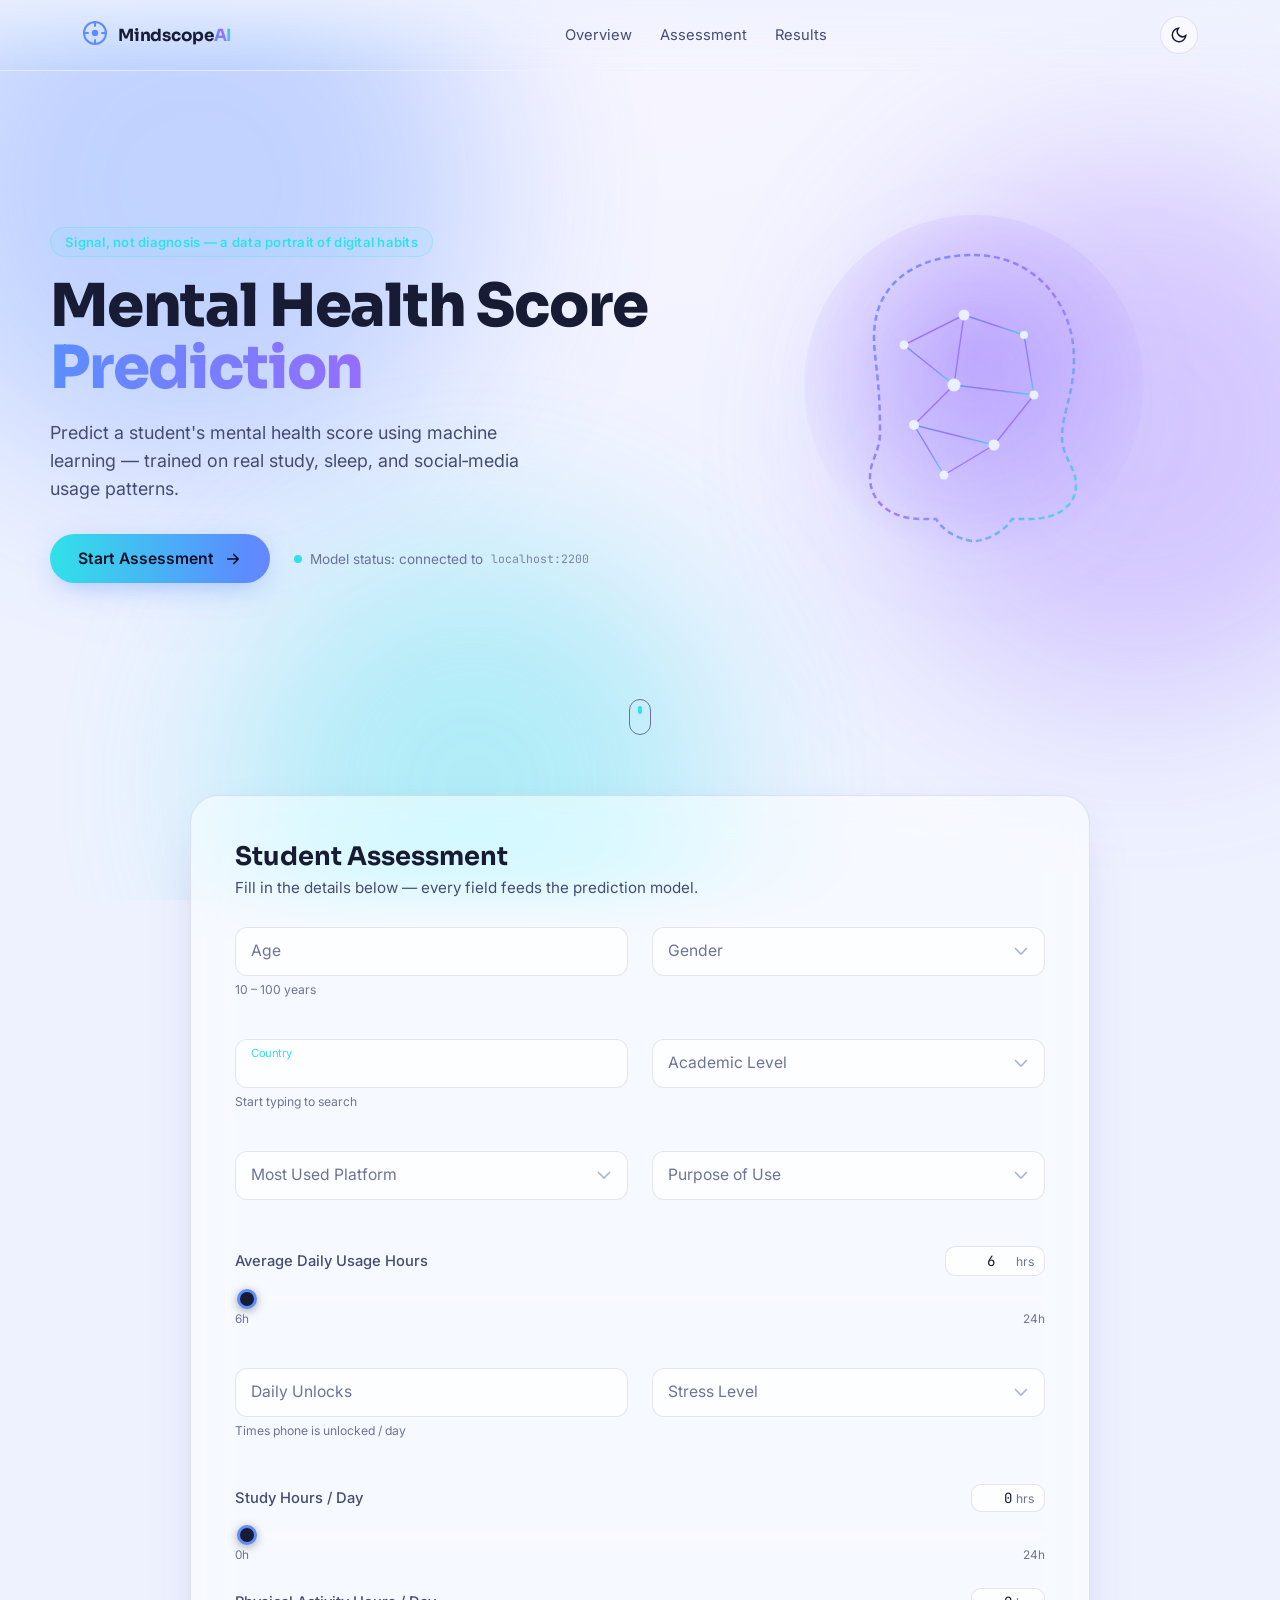
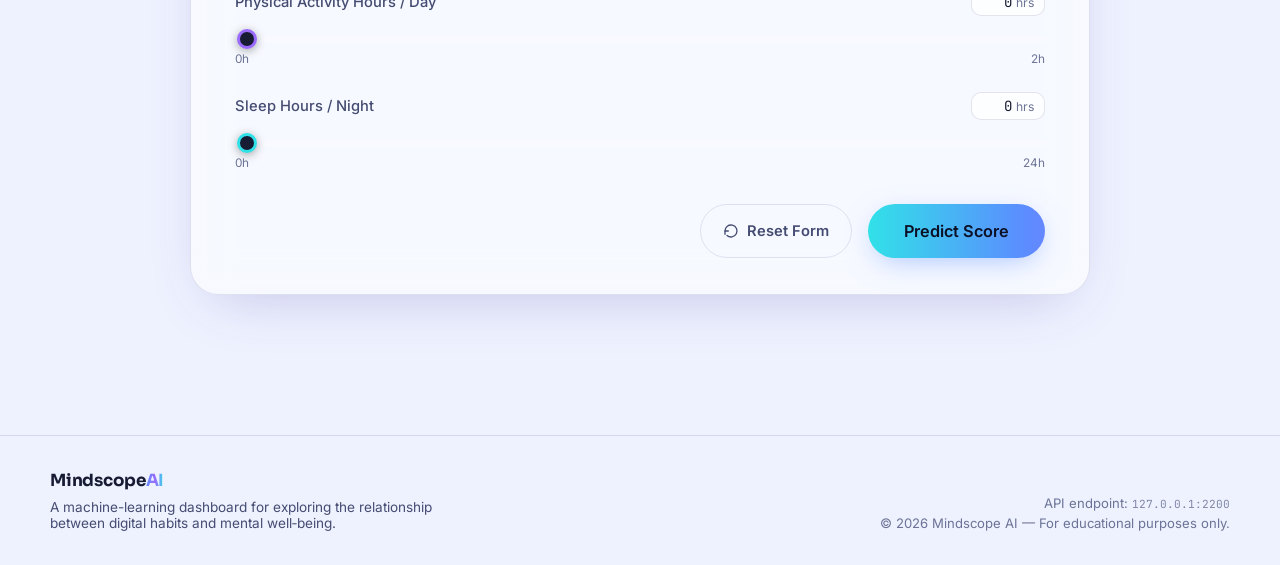
==== frontend/index.html @ e8665f9c "feat: isolate static web assets into frontend directory for Cloudflare Pages" ====
<!DOCTYPE html>
<html lang="en">
<head>
<meta charset="UTF-8" />
<meta name="viewport" content="width=device-width, initial-scale=1.0" />
<title>Mental Health Score Prediction | AI Dashboard</title>

<!-- Google Fonts: Sora for display, Inter for body/data -->
<link rel="preconnect" href="https://fonts.googleapis.com" />
<link rel="preconnect" href="https://fonts.gstatic.com" crossorigin />
<link href="https://fonts.googleapis.com/css2?family=Sora:wght@400;600;700;800&family=Inter:wght@400;500;600;700&family=JetBrains+Mono:wght@500&display=swap" rel="stylesheet" />

<link rel="stylesheet" href="style.css" />
</head>
<body class="light-theme">

  <!-- ============ ANIMATED BACKGROUND ============ -->
  <div class="bg-aurora" aria-hidden="true">
    <div class="aurora-blob blob-blue"></div>
    <div class="aurora-blob blob-purple"></div>
    <div class="aurora-blob blob-cyan"></div>
  </div>

  <!-- ============ NAVBAR ============ -->
  <header class="navbar">
    <div class="navbar-inner">
      <div class="brand">
        <span class="brand-mark" aria-hidden="true">
          <svg width="26" height="26" viewBox="0 0 26 26" fill="none">
            <circle cx="13" cy="13" r="11" stroke="url(#navGrad)" stroke-width="2"/>
            <circle cx="13" cy="13" r="3.2" fill="url(#navGrad)"/>
            <path d="M13 2v4M13 20v4M2 13h4M20 13h4" stroke="url(#navGrad)" stroke-width="2" stroke-linecap="round"/>
            <defs>
              <linearGradient id="navGrad" x1="0" y1="0" x2="26" y2="26">
                <stop offset="0%" stop-color="#5B8DFF"/>
                <stop offset="55%" stop-color="#9B6BFF"/>
                <stop offset="100%" stop-color="#31E1E8"/>
              </linearGradient>
            </defs>
          </svg>
        </span>
        <span class="brand-name">Mindscope<span class="brand-name-accent">AI</span></span>
      </div>

      <nav class="navbar-links" id="navbarLinks">
        <a href="#hero">Overview</a>
        <a href="#predict-card">Assessment</a>
        <a href="#result-section">Results</a>
      </nav>

      <div class="navbar-actions">
        <button class="theme-toggle" id="themeToggle" aria-label="Toggle dark mode" title="Toggle theme">
          <svg class="icon-sun" width="18" height="18" viewBox="0 0 24 24" fill="none" stroke="currentColor" stroke-width="2">
            <circle cx="12" cy="12" r="4.5"/>
            <path d="M12 2v2.5M12 19.5V22M4.2 4.2l1.8 1.8M18 18l1.8 1.8M2 12h2.5M19.5 12H22M4.2 19.8l1.8-1.8M18 6l1.8-1.8" stroke-linecap="round"/>
          </svg>
          <svg class="icon-moon" width="18" height="18" viewBox="0 0 24 24" fill="none" stroke="currentColor" stroke-width="2">
            <path d="M21 12.8A9 9 0 1 1 11.2 3a7 7 0 0 0 9.8 9.8Z"/>
          </svg>
        </button>
        <button class="navbar-burger" id="navBurger" aria-label="Open menu">
          <span></span><span></span><span></span>
        </button>
      </div>
    </div>
  </header>

  <main>
    <!-- ============ HERO ============ -->
    <section class="hero" id="hero">
      <div class="hero-inner">
        <div class="hero-copy fade-in-up">
          <p class="eyebrow">Signal, not diagnosis — a data portrait of digital habits</p>
          <h1 class="hero-title">
            Mental Health Score <span class="grad-text">Prediction</span>
          </h1>
          <p class="hero-subtitle">
            Predict a student's mental health score using machine learning — trained on real study, sleep,
            and social‑media usage patterns.
          </p>
          <div class="hero-cta-row">
            <a href="#predict-card" class="btn-primary btn-glow">
              Start Assessment
              <svg width="18" height="18" viewBox="0 0 24 24" fill="none" stroke="currentColor" stroke-width="2.2"><path d="M5 12h14M13 6l6 6-6 6" stroke-linecap="round" stroke-linejoin="round"/></svg>
            </a>
            <span class="hero-meta">
              <span class="pulse-dot"></span> Model status: connected to <code>localhost:2200</code>
            </span>
          </div>
        </div>

        <div class="hero-art fade-in-up" style="animation-delay:.15s">
          <!-- AI / neural-brain illustration, pure SVG -->
          <svg viewBox="0 0 420 420" width="100%" height="100%" role="img" aria-label="Illustration of a neural network overlaying a human head silhouette">
            <defs>
              <linearGradient id="brainGrad" x1="0" y1="0" x2="1" y2="1">
                <stop offset="0%" stop-color="#5B8DFF"/>
                <stop offset="50%" stop-color="#9B6BFF"/>
                <stop offset="100%" stop-color="#31E1E8"/>
              </linearGradient>
              <radialGradient id="haloGrad" cx="50%" cy="42%" r="60%">
                <stop offset="0%" stop-color="#9B6BFF" stop-opacity="0.35"/>
                <stop offset="100%" stop-color="#9B6BFF" stop-opacity="0"/>
              </radialGradient>
            </defs>

            <circle cx="210" cy="190" r="170" fill="url(#haloGrad)"/>

            <!-- head silhouette -->
            <path class="brain-path" d="M210 60c58 0 100 46 100 104 0 34-12 55-12 78 0 20 14 30 14 48
                     0 22-20 34-46 34h-18c-10 16-30 22-38 22s-28-6-38-22h-14
                     c-30 0-52-16-52-42 0-16 10-26 10-44 0-58 -6-72-6-96 0-54 42-82 100-82z"
                  fill="none" stroke="url(#brainGrad)" stroke-width="2.5" opacity="0.85"/>

            <!-- neural network nodes/edges -->
            <g id="neuralNet" stroke="url(#brainGrad)" stroke-width="1.4" opacity="0.9">
              <line x1="140" y1="150" x2="200" y2="120"/>
              <line x1="140" y1="150" x2="190" y2="190"/>
              <line x1="200" y1="120" x2="260" y2="140"/>
              <line x1="200" y1="120" x2="190" y2="190"/>
              <line x1="260" y1="140" x2="270" y2="200"/>
              <line x1="190" y1="190" x2="270" y2="200"/>
              <line x1="190" y1="190" x2="150" y2="230"/>
              <line x1="270" y1="200" x2="230" y2="250"/>
              <line x1="150" y1="230" x2="230" y2="250"/>
              <line x1="150" y1="230" x2="180" y2="280"/>
              <line x1="230" y1="250" x2="180" y2="280"/>
            </g>
            <g id="neuralDots" fill="#EAF0FF">
              <circle cx="140" cy="150" r="4.5"/>
              <circle cx="200" cy="120" r="5.5"/>
              <circle cx="260" cy="140" r="4"/>
              <circle cx="190" cy="190" r="6.5"/>
              <circle cx="270" cy="200" r="4.5"/>
              <circle cx="150" cy="230" r="5"/>
              <circle cx="230" cy="250" r="5.5"/>
              <circle cx="180" cy="280" r="4.5"/>
            </g>
          </svg>
        </div>
      </div>

      <div class="scroll-cue" aria-hidden="true"><span></span></div>
    </section>

    <!-- ============ ASSESSMENT / FORM ============ -->
    <section class="predict-section" id="predict-card">
      <div class="glass-card form-card fade-in-up">
        <div class="card-header">
          <h2>Student Assessment</h2>
          <p>Fill in the details below — every field feeds the prediction model.</p>
        </div>

        <form id="predictForm" novalidate>
          <div class="form-grid">

            <!-- Age -->
            <div class="field floating-field">
              <input type="number" id="age" name="age" placeholder=" " min="10" max="100" required />
              <label for="age">Age</label>
              <span class="field-hint">10 – 100 years</span>
              <span class="field-error" data-for="age"></span>
            </div>

            <!-- Gender -->
            <div class="field floating-field">
              <select id="gender" name="gender" required>
                <option value="" disabled selected hidden></option>
                <option value="Male">Male</option>
                <option value="Female">Female</option>
              </select>
              <label for="gender">Gender</label>
              <span class="field-error" data-for="gender"></span>
            </div>

            <!-- Country (searchable) -->
            <div class="field floating-field searchable" id="countryField">
              <input type="text" id="countrySearch" name="countrySearch" placeholder=" " autocomplete="off" required />
              <input type="hidden" id="country" name="country" />
              <label for="countrySearch">Country</label>
              <span class="field-hint">Start typing to search</span>
              <ul class="dropdown-list" id="countryDropdown" role="listbox"></ul>
              <span class="field-error" data-for="country"></span>
            </div>

            <!-- Academic Level -->
            <div class="field floating-field">
              <select id="academic_level" name="academic_level" required>
                <option value="" disabled selected hidden></option>
                <option value="High School">High School</option>
                <option value="Undergraduate">Undergraduate</option>
                <option value="Graduate">Graduate</option>
              </select>
              <label for="academic_level">Academic Level</label>
              <span class="field-error" data-for="academic_level"></span>
            </div>

            <!-- Most Used Platform -->
            <div class="field floating-field">
              <select id="most_used_platform" name="most_used_platform" required>
                <option value="" disabled selected hidden></option>
                <option value="Facebook">Facebook</option>
                <option value="LinkedIn">LinkedIn</option>
                <option value="Instagram">Instagram</option>
                <option value="Snapchat">Snapchat</option>
                <option value="Twitter">Twitter</option>
                <option value="YouTube">YouTube</option>
                <option value="TikTok">TikTok</option>
                <option value="LINE">LINE</option>
                <option value="KakaoTalk">KakaoTalk</option>
                <option value="VKontakte">VKontakte</option>
                <option value="WhatsApp">WhatsApp</option>
                <option value="WeChat">WeChat</option>
              </select>
              <label for="most_used_platform">Most Used Platform</label>
              <span class="field-error" data-for="most_used_platform"></span>
            </div>

            <!-- Purpose of Use -->
            <div class="field floating-field">
              <select id="purpose_of_use" name="purpose_of_use" required>
                <option value="" disabled selected hidden></option>
                <option value="Networking">Networking</option>
                <option value="Education">Education</option>
                <option value="Entertainment">Entertainment</option>
                <option value="News">News</option>
              </select>
              <label for="purpose_of_use">Purpose of Use</label>
              <span class="field-error" data-for="purpose_of_use"></span>
            </div>

            <!-- Avg Daily Usage Hours: slider + number -->
            <div class="field slider-field span-2">
              <div class="slider-label-row">
                <label for="avg_daily_usage_hours">Average Daily Usage Hours</label>
                <div class="slider-number">
                  <input type="number" id="avg_daily_usage_hours_num" min="6" max="24" step="0.1" value="6" />
                  <span class="unit">hrs</span>
                </div>
              </div>
              <input type="range" id="avg_daily_usage_hours" min="6" max="24" step="0.1" value="6" class="range-input" />
              <div class="slider-scale"><span>6h</span><span>24h</span></div>
              <span class="field-error" data-for="avg_daily_usage_hours"></span>
            </div>

            <!-- Daily Unlocks -->
            <div class="field floating-field">
              <input type="number" id="daily_unlocks" name="daily_unlocks" placeholder=" " min="0" required />
              <label for="daily_unlocks">Daily Unlocks</label>
              <span class="field-hint">Times phone is unlocked / day</span>
              <span class="field-error" data-for="daily_unlocks"></span>
            </div>

            <!-- Stress level -->
            <div class="field floating-field">
              <select id="stress_level" name="stress_level" required>
                <option value="" disabled selected hidden></option>
                <option value="Low">Low</option>
                <option value="Medium">Medium</option>
                <option value="High">High</option>
                <option value="Very High">Very High</option>
              </select>
              <label for="stress_level">Stress Level</label>
              <span class="field-error" data-for="stress_level"></span>
            </div>

            <!-- Study Hours -->
            <div class="field slider-field span-2">
              <div class="slider-label-row">
                <label for="study_hours">Study Hours / Day</label>
                <div class="slider-number"><span class="slider-readout" id="study_hours_readout">0</span><span class="unit">hrs</span></div>
              </div>
              <input type="range" id="study_hours" min="0" max="24" step="0.5" value="0" class="range-input accent-blue" />
              <div class="slider-scale"><span>0h</span><span>24h</span></div>
            </div>

            <!-- Physical Activity Hours -->
            <div class="field slider-field span-2">
              <div class="slider-label-row">
                <label for="physical_activity_hours">Physical Activity Hours / Day</label>
                <div class="slider-number"><span class="slider-readout" id="physical_activity_hours_readout">0</span><span class="unit">hrs</span></div>
              </div>
              <input type="range" id="physical_activity_hours" min="0" max="2" step="0.1" value="0" class="range-input accent-purple" />
              <div class="slider-scale"><span>0h</span><span>2h</span></div>
            </div>

            <!-- Sleep Hours -->
            <div class="field slider-field span-2">
              <div class="slider-label-row">
                <label for="sleep_hours_per_night">Sleep Hours / Night</label>
                <div class="slider-number"><span class="slider-readout" id="sleep_hours_per_night_readout">0</span><span class="unit">hrs</span></div>
              </div>
              <input type="range" id="sleep_hours_per_night" min="0" max="24" step="0.5" value="0" class="range-input accent-cyan" />
              <div class="slider-scale"><span>0h</span><span>24h</span></div>
            </div>

          </div>

          <div class="form-actions">
            <button type="button" id="resetBtn" class="btn-ghost">
              <svg width="16" height="16" viewBox="0 0 24 24" fill="none" stroke="currentColor" stroke-width="2"><path d="M3 12a9 9 0 1 1 3 6.7" stroke-linecap="round"/><path d="M3 17v-5h5" stroke-linecap="round" stroke-linejoin="round"/></svg>
              Reset Form
            </button>
            <button type="submit" id="predictBtn" class="btn-primary btn-glow btn-large">
              <span class="btn-label">Predict Score</span>
              <span class="btn-spinner" aria-hidden="true"></span>
            </button>
          </div>
        </form>
      </div>
    </section>

    <!-- ============ RESULT ============ -->
    <section class="result-section" id="result-section">
      <div class="glass-card result-card" id="resultCard" hidden>
        <div class="result-header">
          <div class="success-icon" id="successIcon">
            <svg width="34" height="34" viewBox="0 0 24 24" fill="none" stroke="currentColor" stroke-width="2.4">
              <path d="M5 13l4 4L19 7" stroke-linecap="round" stroke-linejoin="round"/>
            </svg>
          </div>
          <div>
            <h2>Prediction Complete</h2>
            <p>Here's the model's estimate for this student profile.</p>
          </div>
        </div>

        <div class="result-body">
          <div class="circular-progress-wrap">
            <svg viewBox="0 0 200 200" class="circular-progress">
              <circle cx="100" cy="100" r="86" class="ring-track"/>
              <circle cx="100" cy="100" r="86" class="ring-fill" id="ringFill"/>
            </svg>
            <div class="circular-progress-label">
              <span class="score-number" id="scoreNumber">0</span>
              <span class="score-out-of">/ 100</span>
            </div>
          </div>

          <div class="result-details">
            <p class="result-caption" id="resultCaption">—</p>
            <div class="progress-bar-track">
              <div class="progress-bar-fill" id="progressBarFill"></div>
            </div>
            <p class="result-disclaimer">
              This score is a statistical estimate from a machine-learning model, not a clinical diagnosis.
              If you're concerned about your mental health, please talk to a qualified professional.
            </p>
          </div>
        </div>
      </div>
    </section>
  </main>

  <!-- ============ ERROR TOAST ============ -->
  <div class="error-toast" id="errorToast" role="alert" hidden>
    <svg width="20" height="20" viewBox="0 0 24 24" fill="none" stroke="currentColor" stroke-width="2.2"><circle cx="12" cy="12" r="9.5"/><path d="M12 7.5v6M12 16.5h.01" stroke-linecap="round"/></svg>
    <span id="errorToastMessage">Something went wrong.</span>
    <button id="errorToastClose" aria-label="Dismiss">&times;</button>
  </div>

  <!-- ============ FOOTER ============ -->
  <footer class="site-footer" id="footer">
    <div class="footer-inner">
      <div class="footer-brand">
        <span class="brand-name">Mindscope<span class="brand-name-accent">AI</span></span>
        <p>A machine-learning dashboard for exploring the relationship between digital habits and mental well‑being.</p>
      </div>
      <div class="footer-meta">
        <p>API endpoint: <code>127.0.0.1:2200</code></p>
        <p>&copy; 2026 Mindscope AI — For educational purposes only.</p>
      </div>
    </div>
  </footer>

  <script src="script.js"></script>
</body>
</html>
---- frontend/style.css ----
/* ==========================================================================
   Mindscope AI — Mental Health Score Prediction
   Design tokens
   ========================================================================== */
:root {
  /* Palette */
  --bg-deep: #0B1026;
  --bg-deep-2: #100A2E;
  --blue: #5B8DFF;
  --purple: #9B6BFF;
  --cyan: #31E1E8;
  --ink: #EAF0FF;
  --ink-dim: #A8B3D9;
  --ink-dimmer: #7480A8;

  --glass-bg: rgba(255, 255, 255, 0.06);
  --glass-bg-strong: rgba(255, 255, 255, 0.09);
  --glass-border: rgba(255, 255, 255, 0.14);
  --glass-shadow: 0 20px 60px -20px rgba(10, 8, 40, 0.65);

  --radius-lg: 28px;
  --radius-md: 18px;
  --radius-sm: 12px;

  --font-display: 'Sora', 'Inter', system-ui, sans-serif;
  --font-body: 'Inter', system-ui, sans-serif;
  --font-mono: 'JetBrains Mono', monospace;

  --ease-out: cubic-bezier(.16,1,.3,1);
  --transition-fast: .18s var(--ease-out);
  --transition-med: .35s var(--ease-out);
}

/* Light theme overrides */
body.light-theme {
  --bg-deep: #EEF2FF;
  --bg-deep-2: #F7F5FF;
  --ink: #171B33;
  --ink-dim: #454C72;
  --ink-dimmer: #6C7396;
  --glass-bg: rgba(255, 255, 255, 0.55);
  --glass-bg-strong: rgba(255, 255, 255, 0.75);
  --glass-border: rgba(50, 40, 120, 0.12);
  --glass-shadow: 0 20px 60px -24px rgba(60, 50, 150, 0.28);
}

* { box-sizing: border-box; }
html { scroll-behavior: smooth; }

body {
  margin: 0;
  min-height: 100vh;
  font-family: var(--font-body);
  color: var(--ink);
  background: var(--bg-deep);
  overflow-x: hidden;
  transition: background var(--transition-med), color var(--transition-med);
}

/* Custom scrollbar */
::-webkit-scrollbar { width: 10px; }
::-webkit-scrollbar-track { background: transparent; }
::-webkit-scrollbar-thumb {
  background: linear-gradient(180deg, var(--blue), var(--purple));
  border-radius: 10px;
  border: 2px solid var(--bg-deep);
}

h1, h2, h3 { font-family: var(--font-display); margin: 0; }
p { margin: 0; }
a { color: inherit; text-decoration: none; }
button { font-family: var(--font-body); cursor: pointer; }
code { font-family: var(--font-mono); font-size: 0.85em; opacity: .85; }

/* ==========================================================================
   Animated aurora background
   ========================================================================== */
.bg-aurora {
  position: fixed;
  inset: 0;
  z-index: -1;
  overflow: hidden;
  background: radial-gradient(120% 120% at 50% 0%, var(--bg-deep-2) 0%, var(--bg-deep) 60%);
}
.aurora-blob {
  position: absolute;
  border-radius: 50%;
  filter: blur(90px);
  opacity: .55;
  animation: drift 22s ease-in-out infinite alternate;
  will-change: transform;
}
.blob-blue   { width: 46vw; height: 46vw; background: var(--blue);   top: -12%; left: -8%; animation-duration: 24s; }
.blob-purple { width: 42vw; height: 42vw; background: var(--purple); top: 18%;  right: -10%; animation-duration: 28s; animation-delay: -6s; }
.blob-cyan   { width: 38vw; height: 38vw; background: var(--cyan);   bottom: -14%; left: 18%; animation-duration: 26s; animation-delay: -12s; }

body.light-theme .aurora-blob { opacity: .32; }

@keyframes drift {
  0%   { transform: translate(0, 0) scale(1); }
  50%  { transform: translate(4%, 6%) scale(1.08); }
  100% { transform: translate(-5%, -3%) scale(0.96); }
}

@media (prefers-reduced-motion: reduce) {
  .aurora-blob, .fade-in-up, .pulse-dot, * { animation-duration: .001ms !important; animation-iteration-count: 1 !important; }
  html { scroll-behavior: auto; }
}

/* ==========================================================================
   Glass card base
   ========================================================================== */
.glass-card {
  background: var(--glass-bg);
  border: 1px solid var(--glass-border);
  border-radius: var(--radius-lg);
  backdrop-filter: blur(22px) saturate(140%);
  -webkit-backdrop-filter: blur(22px) saturate(140%);
  box-shadow: var(--glass-shadow);
  transition: box-shadow var(--transition-med), border-color var(--transition-med), transform var(--transition-med);
}

/* ==========================================================================
   Navbar
   ========================================================================== */
.navbar {
  position: sticky;
  top: 0;
  z-index: 100;
  backdrop-filter: blur(16px) saturate(140%);
  -webkit-backdrop-filter: blur(16px) saturate(140%);
  background: linear-gradient(to bottom, rgba(11,16,38,.65), rgba(11,16,38,0));
  border-bottom: 1px solid transparent;
}
body.light-theme .navbar {
  background: linear-gradient(to bottom, rgba(238,242,255,.75), rgba(238,242,255,0));
}
.navbar-inner {
  max-width: 1180px;
  margin: 0 auto;
  padding: 16px 32px;
  display: flex;
  align-items: center;
  justify-content: space-between;
  gap: 24px;
}
.brand { display: flex; align-items: center; gap: 10px; }
.brand-name { font-family: var(--font-display); font-weight: 700; font-size: 1.05rem; letter-spacing: -.01em; }
.brand-name-accent {
  background: linear-gradient(90deg, var(--blue), var(--purple), var(--cyan));
  -webkit-background-clip: text; background-clip: text; color: transparent;
}
.navbar-links { display: flex; gap: 28px; }
.navbar-links a {
  font-size: .92rem;
  color: var(--ink-dim);
  position: relative;
  padding: 4px 0;
  transition: color var(--transition-fast);
}
.navbar-links a::after {
  content: ''; position: absolute; left: 0; bottom: -2px; width: 0; height: 1.5px;
  background: linear-gradient(90deg, var(--blue), var(--cyan));
  transition: width var(--transition-fast);
}
.navbar-links a:hover { color: var(--ink); }
.navbar-links a:hover::after { width: 100%; }

.navbar-actions { display: flex; align-items: center; gap: 10px; }
.theme-toggle {
  width: 38px; height: 38px; border-radius: 50%;
  border: 1px solid var(--glass-border);
  background: var(--glass-bg);
  color: var(--ink);
  display: flex; align-items: center; justify-content: center;
  position: relative;
  transition: transform var(--transition-fast), background var(--transition-fast);
}
.theme-toggle:hover { transform: rotate(-14deg) scale(1.05); }
.theme-toggle .icon-moon { display: none; }
body.light-theme .theme-toggle .icon-sun { display: none; }
body.light-theme .theme-toggle .icon-moon { display: block; }

.navbar-burger {
  display: none;
  width: 38px; height: 38px;
  border: none; background: transparent;
  flex-direction: column; align-items: center; justify-content: center; gap: 4px;
}
.navbar-burger span { width: 20px; height: 2px; background: var(--ink); border-radius: 2px; transition: var(--transition-fast); }

/* ==========================================================================
   Hero
   ========================================================================== */
.hero { padding: 64px 32px 40px; }
.hero-inner {
  max-width: 1180px;
  margin: 0 auto;
  display: grid;
  grid-template-columns: 1.1fr .9fr;
  align-items: center;
  gap: 40px;
  min-height: 60vh;
}
.eyebrow {
  display: inline-block;
  font-size: .82rem;
  font-weight: 600;
  color: var(--cyan);
  letter-spacing: .02em;
  margin-bottom: 18px;
  padding: 6px 14px;
  border-radius: 999px;
  background: rgba(49, 225, 232, .08);
  border: 1px solid rgba(49, 225, 232, .25);
}
.hero-title {
  font-size: clamp(2.4rem, 5vw, 3.7rem);
  font-weight: 800;
  line-height: 1.05;
  letter-spacing: -.02em;
  margin-bottom: 20px;
}
.grad-text {
  background: linear-gradient(90deg, var(--blue), var(--purple) 55%, var(--cyan));
  -webkit-background-clip: text; background-clip: text; color: transparent;
  background-size: 200% auto;
  animation: gradShift 6s ease-in-out infinite;
}
@keyframes gradShift {
  0%, 100% { background-position: 0% center; }
  50% { background-position: 100% center; }
}
.hero-subtitle {
  font-size: 1.12rem;
  color: var(--ink-dim);
  max-width: 46ch;
  line-height: 1.55;
  margin-bottom: 32px;
}
.hero-cta-row { display: flex; align-items: center; gap: 24px; flex-wrap: wrap; }
.hero-meta { font-size: .85rem; color: var(--ink-dimmer); display: flex; align-items: center; gap: 8px; }
.pulse-dot {
  width: 8px; height: 8px; border-radius: 50%; background: var(--cyan); display: inline-block;
  box-shadow: 0 0 0 0 rgba(49,225,232,.6);
  animation: pulse 2s infinite;
}
@keyframes pulse {
  0% { box-shadow: 0 0 0 0 rgba(49,225,232,.55); }
  70% { box-shadow: 0 0 0 8px rgba(49,225,232,0); }
  100% { box-shadow: 0 0 0 0 rgba(49,225,232,0); }
}

.hero-art { display: flex; align-items: center; justify-content: center; }
.hero-art svg { max-width: 420px; width: 100%; filter: drop-shadow(0 20px 40px rgba(91,141,255,.25)); }
#neuralDots circle { animation: nodeGlow 3s ease-in-out infinite; }
#neuralDots circle:nth-child(2n) { animation-delay: .6s; }
#neuralDots circle:nth-child(3n) { animation-delay: 1.2s; }
@keyframes nodeGlow {
  0%, 100% { opacity: .7; }
  50% { opacity: 1; }
}
.brain-path { animation: dashFlow 8s linear infinite; stroke-dasharray: 6 4; }
@keyframes dashFlow { to { stroke-dashoffset: -100; } }

/* Buttons */
.btn-primary {
  display: inline-flex; align-items: center; gap: 10px;
  padding: 15px 28px;
  border-radius: 999px;
  border: none;
  font-weight: 600;
  font-size: .98rem;
  color: #0B1026;
  background: linear-gradient(90deg, var(--cyan), var(--blue) 55%, var(--purple));
  background-size: 160% auto;
  transition: background-position var(--transition-med), transform var(--transition-fast), box-shadow var(--transition-fast);
  position: relative;
  overflow: hidden;
}
.btn-primary:hover { background-position: 100% center; transform: translateY(-2px); }
.btn-primary:active { transform: translateY(0); }
.btn-glow { box-shadow: 0 8px 30px -8px rgba(91,141,255,.55); }
.btn-large { padding: 17px 36px; font-size: 1.02rem; }

/* Ripple effect (applied to any element with .ripple-host via JS) */
.ripple-host { position: relative; overflow: hidden; }
.ripple {
  position: absolute;
  border-radius: 50%;
  background: rgba(255, 255, 255, 0.55);
  transform: scale(0);
  animation: rippleAnim .6s var(--ease-out);
  pointer-events: none;
}
body.light-theme .ripple { background: rgba(11, 16, 38, 0.18); }
@keyframes rippleAnim {
  to { transform: scale(1); opacity: 0; }
}

.btn-ghost {
  display: inline-flex; align-items: center; gap: 8px;
  padding: 14px 22px;
  border-radius: 999px;
  border: 1px solid var(--glass-border);
  background: transparent;
  color: var(--ink-dim);
  font-weight: 600; font-size: .92rem;
  transition: var(--transition-fast);
  position: relative;
  overflow: hidden;
}
.btn-ghost:hover { color: var(--ink); border-color: var(--ink-dimmer); background: rgba(255,255,255,.04); }

.scroll-cue { display: flex; justify-content: center; margin-top: 24px; }
.scroll-cue span {
  width: 22px; height: 36px; border-radius: 14px; border: 1.5px solid var(--ink-dimmer);
  position: relative; display: block;
}
.scroll-cue span::after {
  content: ''; position: absolute; top: 6px; left: 50%; transform: translateX(-50%);
  width: 4px; height: 8px; border-radius: 3px; background: var(--cyan);
  animation: scrollDot 1.8s ease-in-out infinite;
}
@keyframes scrollDot {
  0% { top: 6px; opacity: 1; } 70% { top: 18px; opacity: 0; } 100% { top: 18px; opacity: 0; }
}

/* ==========================================================================
   Form section
   ========================================================================== */
.predict-section { padding: 20px 32px 60px; display: flex; justify-content: center; }
.form-card { width: 100%; max-width: 900px; padding: 44px 44px 36px; }
.card-header { margin-bottom: 30px; }
.card-header h2 { font-size: 1.6rem; font-weight: 700; margin-bottom: 6px; }
.card-header p { color: var(--ink-dim); font-size: .95rem; }

.form-grid {
  display: grid;
  grid-template-columns: repeat(2, 1fr);
  gap: 22px 24px;
}
.span-2 { grid-column: 1 / -1; }

/* Floating label fields */
.field { position: relative; }
.floating-field input[type="text"],
.floating-field input[type="number"],
.floating-field select {
  width: 100%;
  padding: 20px 16px 8px;
  border-radius: var(--radius-sm);
  border: 1px solid var(--glass-border);
  background: var(--glass-bg-strong);
  color: var(--ink);
  font-size: .98rem;
  font-family: var(--font-body);
  appearance: none;
  -webkit-appearance: none;
  transition: border-color var(--transition-fast), box-shadow var(--transition-fast);
}
.floating-field select {
  background-image: url("data:image/svg+xml;utf8,<svg xmlns='http://www.w3.org/2000/svg' width='14' height='9' viewBox='0 0 14 9'><path d='M1 1l6 6 6-6' fill='none' stroke='%23A8B3D9' stroke-width='1.6'/></svg>");
  background-repeat: no-repeat;
  background-position: right 16px center;
  padding-right: 36px;
}
.floating-field input:focus, .floating-field select:focus {
  outline: none;
  border-color: var(--cyan);
  box-shadow: 0 0 0 3px rgba(49,225,232,.18);
}
.floating-field label {
  position: absolute;
  left: 16px; top: 14px;
  font-size: .98rem;
  color: var(--ink-dimmer);
  pointer-events: none;
  transform-origin: left top;
  transition: transform var(--transition-fast), color var(--transition-fast), top var(--transition-fast);
}
.floating-field input:focus + label,
.floating-field input:not(:placeholder-shown) + label,
.floating-field select:focus + label,
.floating-field select:valid + label,
.floating-field.has-value label {
  top: 7px;
  transform: scale(.72);
  color: var(--cyan);
}
/* select "valid" trick: treat non-empty selection via JS class .has-value on parent */
.field-hint {
  display: block; margin-top: 6px; font-size: .76rem; color: var(--ink-dimmer);
}
.field-error {
  display: block; margin-top: 6px; font-size: .78rem; color: #FF8FA3;
  min-height: 14px;
}

/* Searchable country dropdown */
.searchable { position: relative; }
.dropdown-list {
  position: absolute;
  top: calc(100% + 6px);
  left: 0; right: 0;
  max-height: 220px;
  overflow-y: auto;
  list-style: none;
  margin: 0; padding: 6px;
  background: var(--bg-deep-2);
  border: 1px solid var(--glass-border);
  border-radius: var(--radius-sm);
  box-shadow: var(--glass-shadow);
  z-index: 20;
  display: none;
}
.dropdown-list.open { display: block; }
.dropdown-list li {
  padding: 10px 12px;
  border-radius: 8px;
  font-size: .92rem;
  color: var(--ink-dim);
  cursor: pointer;
  transition: background var(--transition-fast), color var(--transition-fast);
}
.dropdown-list li:hover, .dropdown-list li.active {
  background: rgba(91,141,255,.14);
  color: var(--ink);
}
.dropdown-list li.no-match { color: var(--ink-dimmer); cursor: default; }

/* Sliders */
.slider-field { padding-top: 4px; }
.slider-label-row { display: flex; align-items: center; justify-content: space-between; margin-bottom: 10px; }
.slider-label-row label { font-size: .92rem; color: var(--ink-dim); font-weight: 500; }
.slider-number {
  display: flex; align-items: center; gap: 4px;
  background: var(--glass-bg-strong);
  border: 1px solid var(--glass-border);
  border-radius: 10px;
  padding: 4px 10px;
}
.slider-number input {
  width: 56px; border: none; background: transparent; color: var(--ink);
  font-family: var(--font-mono); font-size: .88rem; text-align: right;
}
.slider-number input:focus { outline: none; }
.slider-readout { font-family: var(--font-mono); font-size: .88rem; min-width: 30px; text-align: right; }
.unit { font-size: .76rem; color: var(--ink-dimmer); }

.range-input {
  -webkit-appearance: none; appearance: none;
  width: 100%; height: 6px;
  border-radius: 999px;
  background: linear-gradient(90deg, var(--cyan), var(--blue) var(--fill, 50%), rgba(255,255,255,.12) var(--fill, 50%));
  outline: none;
  transition: background var(--transition-fast);
}
.range-input::-webkit-slider-thumb {
  -webkit-appearance: none; appearance: none;
  width: 20px; height: 20px; border-radius: 50%;
  background: var(--ink);
  border: 3px solid var(--blue);
  box-shadow: 0 2px 10px rgba(0,0,0,.35);
  cursor: pointer;
  transition: transform var(--transition-fast);
}
.range-input::-webkit-slider-thumb:hover { transform: scale(1.15); }
.range-input::-moz-range-thumb {
  width: 20px; height: 20px; border-radius: 50%;
  background: var(--ink); border: 3px solid var(--blue); cursor: pointer;
}
.range-input.accent-purple::-webkit-slider-thumb { border-color: var(--purple); }
.range-input.accent-cyan::-webkit-slider-thumb { border-color: var(--cyan); }
.slider-scale { display: flex; justify-content: space-between; margin-top: 6px; font-size: .74rem; color: var(--ink-dimmer); }

.form-actions {
  margin-top: 34px;
  display: flex;
  justify-content: flex-end;
  gap: 16px;
  flex-wrap: wrap;
}

/* Predict button loading state */
.btn-spinner {
  display: none;
  width: 16px; height: 16px;
  border-radius: 50%;
  border: 2.5px solid rgba(11,16,38,.25);
  border-top-color: #0B1026;
  animation: spin .7s linear infinite;
}
#predictBtn.loading .btn-label { opacity: 0; width: 0; overflow: hidden; }
#predictBtn.loading .btn-spinner { display: inline-block; }
#predictBtn:disabled { opacity: .75; cursor: not-allowed; transform: none !important; }
@keyframes spin { to { transform: rotate(360deg); } }

/* invalid state */
.field.invalid input, .field.invalid select { border-color: #FF8FA3 !important; box-shadow: 0 0 0 3px rgba(255,143,163,.15) !important; }

/* ==========================================================================
   Result card
   ========================================================================== */
.result-section { padding: 0 32px 80px; display: flex; justify-content: center; }
.result-card { width: 100%; max-width: 720px; padding: 40px 44px; }
.result-card[hidden] { display: none; }
.result-header { display: flex; align-items: center; gap: 18px; margin-bottom: 30px; }
.success-icon {
  flex-shrink: 0;
  width: 56px; height: 56px; border-radius: 50%;
  display: flex; align-items: center; justify-content: center;
  background: linear-gradient(135deg, var(--cyan), var(--blue));
  color: #0B1026;
  animation: popIn .5s var(--ease-out);
}
@keyframes popIn { from { transform: scale(0); opacity: 0; } to { transform: scale(1); opacity: 1; } }
.result-header h2 { font-size: 1.4rem; margin-bottom: 4px; }
.result-header p { color: var(--ink-dim); font-size: .92rem; }

.result-body { display: flex; align-items: center; gap: 36px; flex-wrap: wrap; }
.circular-progress-wrap { position: relative; width: 200px; height: 200px; flex-shrink: 0; }
.circular-progress { width: 100%; height: 100%; transform: rotate(-90deg); }
.ring-track { fill: none; stroke: rgba(255,255,255,.09); stroke-width: 12; }
.ring-fill {
  fill: none; stroke: url(#none); stroke-width: 12; stroke-linecap: round;
  stroke: var(--cyan);
  stroke-dasharray: 540.35; /* 2*pi*86 */
  stroke-dashoffset: 540.35;
  transition: stroke-dashoffset 1.4s var(--ease-out), stroke 1.4s var(--ease-out);
}
.circular-progress-label {
  position: absolute; inset: 0; display: flex; flex-direction: column;
  align-items: center; justify-content: center;
}
.score-number { font-family: var(--font-display); font-size: 2.6rem; font-weight: 800; }
.score-out-of { font-size: .85rem; color: var(--ink-dimmer); }

.result-details { flex: 1; min-width: 220px; }
.result-caption { font-size: 1.05rem; font-weight: 600; margin-bottom: 14px; }
.progress-bar-track { height: 10px; border-radius: 999px; background: rgba(255,255,255,.09); overflow: hidden; margin-bottom: 18px; }
.progress-bar-fill {
  height: 100%; width: 0%;
  border-radius: 999px;
  background: linear-gradient(90deg, var(--blue), var(--purple), var(--cyan));
  transition: width 1.4s var(--ease-out);
}
.result-disclaimer { font-size: .82rem; color: var(--ink-dimmer); line-height: 1.5; }

/* ==========================================================================
   Error toast
   ========================================================================== */
.error-toast {
  position: fixed;
  bottom: 26px; left: 50%;
  transform: translateX(-50%) translateY(120%);
  display: flex; align-items: center; gap: 12px;
  padding: 16px 20px;
  border-radius: 14px;
  background: rgba(30, 12, 20, .92);
  border: 1px solid rgba(255,143,163,.35);
  color: #FFD3DA;
  box-shadow: 0 20px 50px -15px rgba(0,0,0,.6);
  z-index: 1000;
  max-width: 92vw;
  transition: transform var(--transition-med), opacity var(--transition-med);
  opacity: 0;
}
.error-toast.show { transform: translateX(-50%) translateY(0); opacity: 1; }
.error-toast[hidden] { display: none; }
.error-toast button {
  background: none; border: none; color: inherit; font-size: 1.2rem; line-height: 1;
  padding: 0 0 0 6px; opacity: .7;
}
.error-toast button:hover { opacity: 1; }

/* ==========================================================================
   Footer
   ========================================================================== */
.site-footer { border-top: 1px solid var(--glass-border); padding: 34px 32px; }
.footer-inner {
  max-width: 1180px; margin: 0 auto;
  display: flex; justify-content: space-between; align-items: flex-end; gap: 24px; flex-wrap: wrap;
}
.footer-brand p { color: var(--ink-dim); font-size: .85rem; max-width: 44ch; margin-top: 8px; }
.footer-meta { text-align: right; font-size: .82rem; color: var(--ink-dimmer); }
.footer-meta p + p { margin-top: 4px; }

/* ==========================================================================
   Fade-in-up animation
   ========================================================================== */
.fade-in-up {
  opacity: 0;
  transform: translateY(24px);
  animation: fadeInUp .8s var(--ease-out) forwards;
}
@keyframes fadeInUp { to { opacity: 1; transform: translateY(0); } }

/* ==========================================================================
   Responsive
   ========================================================================== */
@media (max-width: 960px) {
  .hero-inner { grid-template-columns: 1fr; text-align: center; }
  .hero-copy { order: 2; }
  .hero-art { order: 1; max-width: 320px; margin: 0 auto; }
  .hero-cta-row { justify-content: center; }
  .form-card { padding: 34px 28px; }
}

@media (max-width: 760px) {
  .navbar-links { position: fixed; top: 64px; left: 0; right: 0; flex-direction: column; gap: 0;
    background: var(--bg-deep-2); border-bottom: 1px solid var(--glass-border);
    max-height: 0; overflow: hidden; transition: max-height var(--transition-med); }
  .navbar-links.open { max-height: 320px; }
  .navbar-links a { padding: 16px 32px; border-bottom: 1px solid rgba(255,255,255,.06); }
  .navbar-burger { display: flex; }

  .form-grid { grid-template-columns: 1fr; }
  .result-body { flex-direction: column; text-align: center; }
  .footer-inner { flex-direction: column; align-items: flex-start; }
  .footer-meta { text-align: left; }
}

@media (max-width: 480px) {
  .hero { padding: 40px 18px 24px; }
  .predict-section, .result-section { padding-left: 16px; padding-right: 16px; }
  .form-card, .result-card { padding: 26px 20px; }
  .navbar-inner { padding: 14px 18px; }
  .form-actions { flex-direction: column-reverse; }
  .form-actions button { width: 100%; justify-content: center; }
}
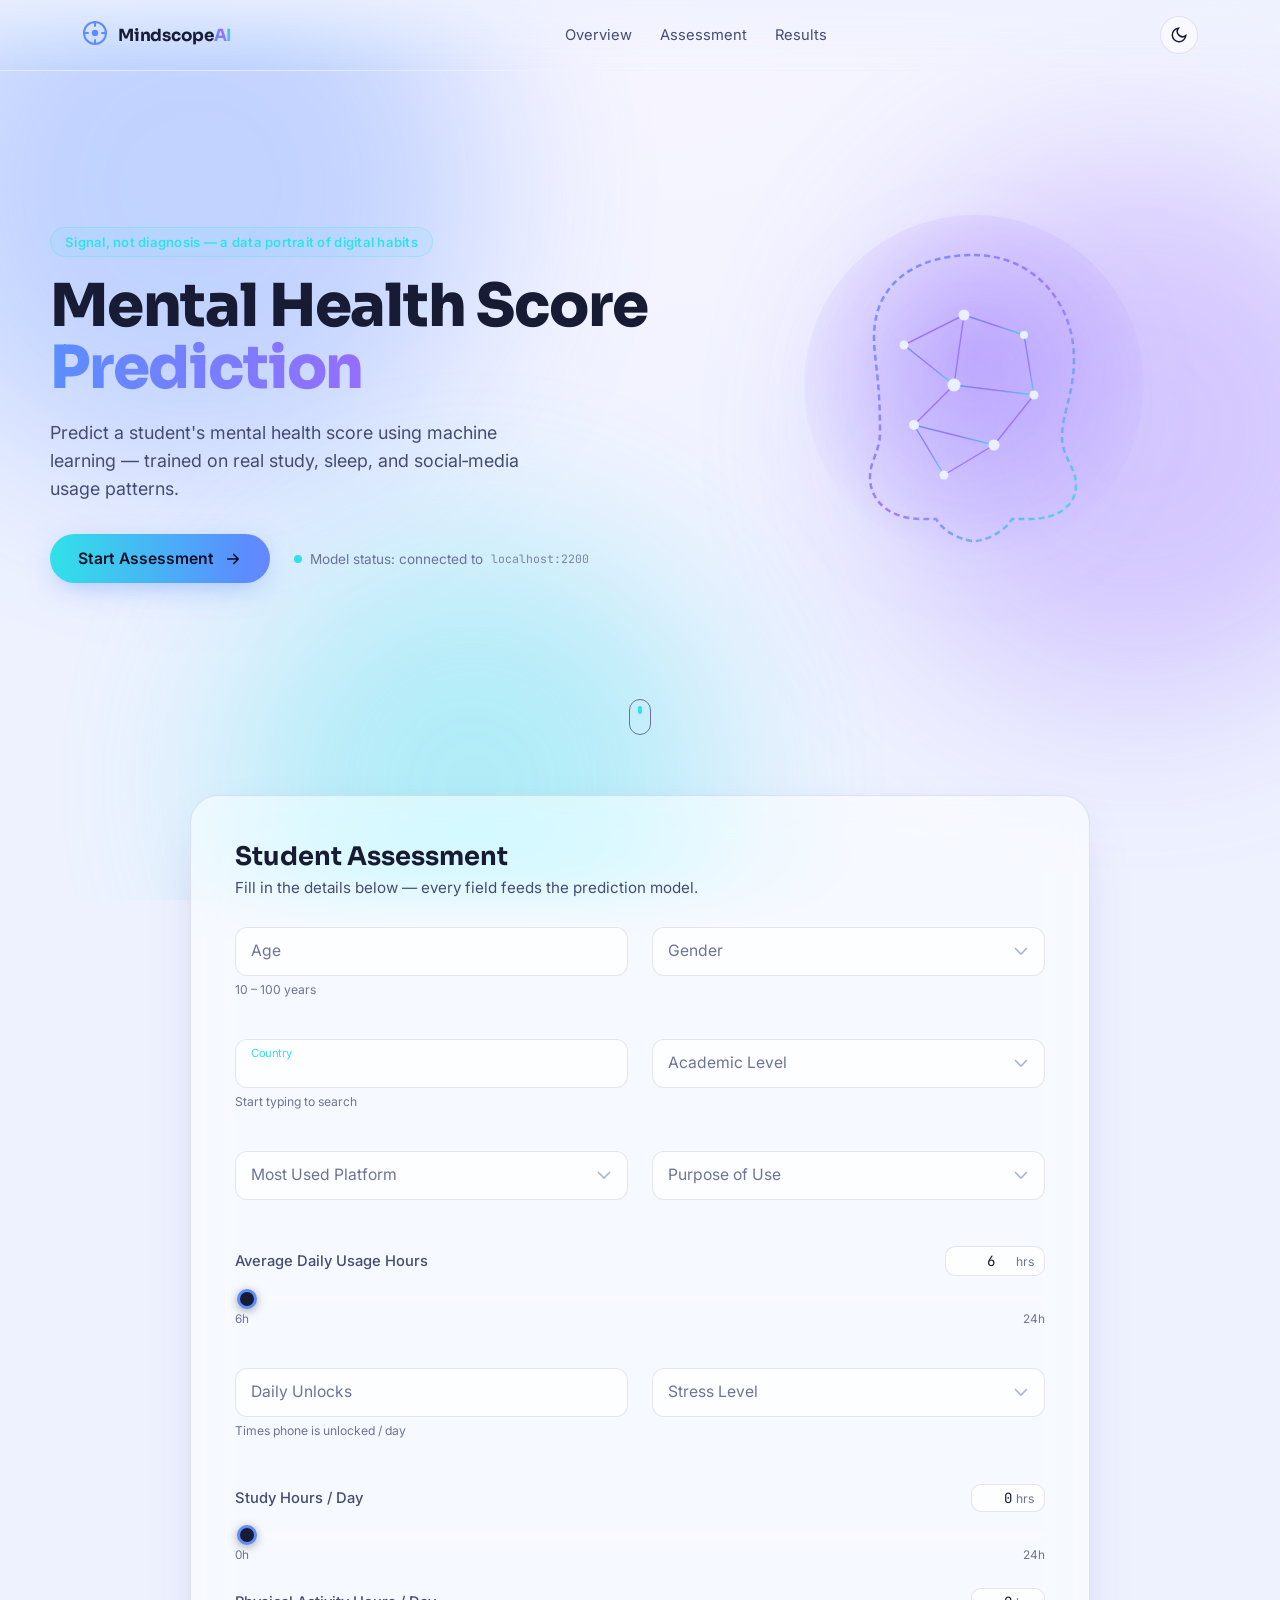
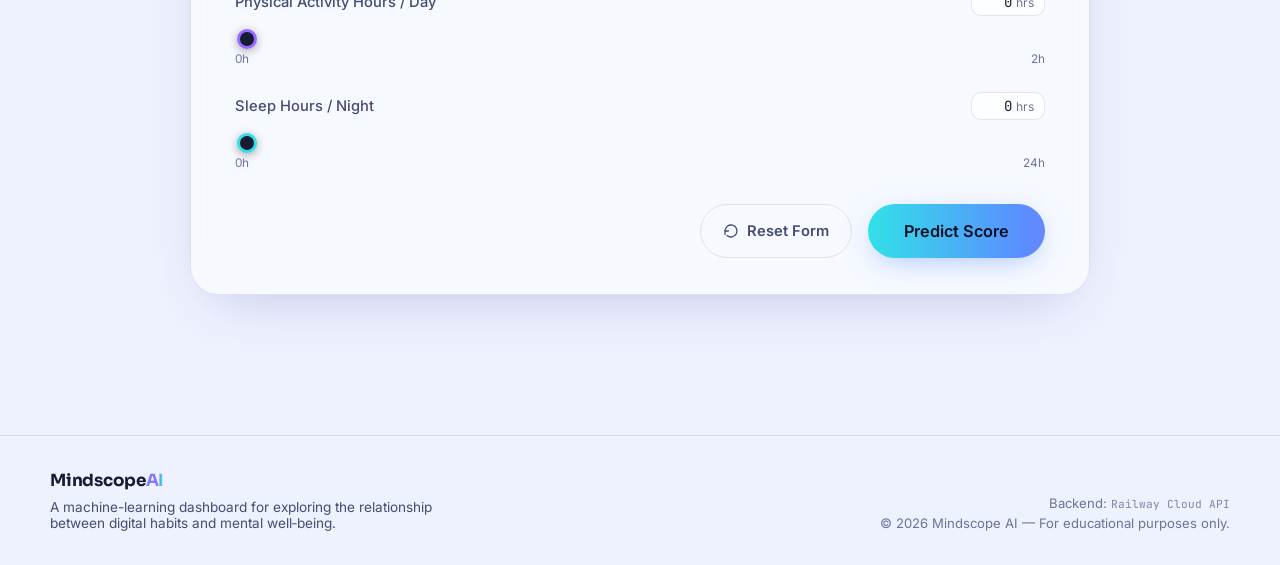
==== commit 3013d7ee: "fix: add favicon and clean up footer metadata" ====
--- a/frontend/index.html
+++ b/frontend/index.html
@@ -10,6 +10,7 @@
 <link rel="preconnect" href="https://fonts.gstatic.com" crossorigin />
 <link href="https://fonts.googleapis.com/css2?family=Sora:wght@400;600;700;800&family=Inter:wght@400;500;600;700&family=JetBrains+Mono:wght@500&display=swap" rel="stylesheet" />
 
+<link rel="icon" href="data:image/svg+xml,<svg xmlns='http://www.w3.org/2000/svg' viewBox='0 0 100 100'><text y='.9em' font-size='90'>🧠</text></svg>" />
 <link rel="stylesheet" href="style.css" />
 </head>
 <body class="light-theme">
@@ -367,7 +368,7 @@
         <p>A machine-learning dashboard for exploring the relationship between digital habits and mental well‑being.</p>
       </div>
       <div class="footer-meta">
-        <p>API endpoint: <code>127.0.0.1:2200</code></p>
+        <p>Backend: <code>Railway Cloud API</code></p>
         <p>&copy; 2026 Mindscope AI — For educational purposes only.</p>
       </div>
     </div>
